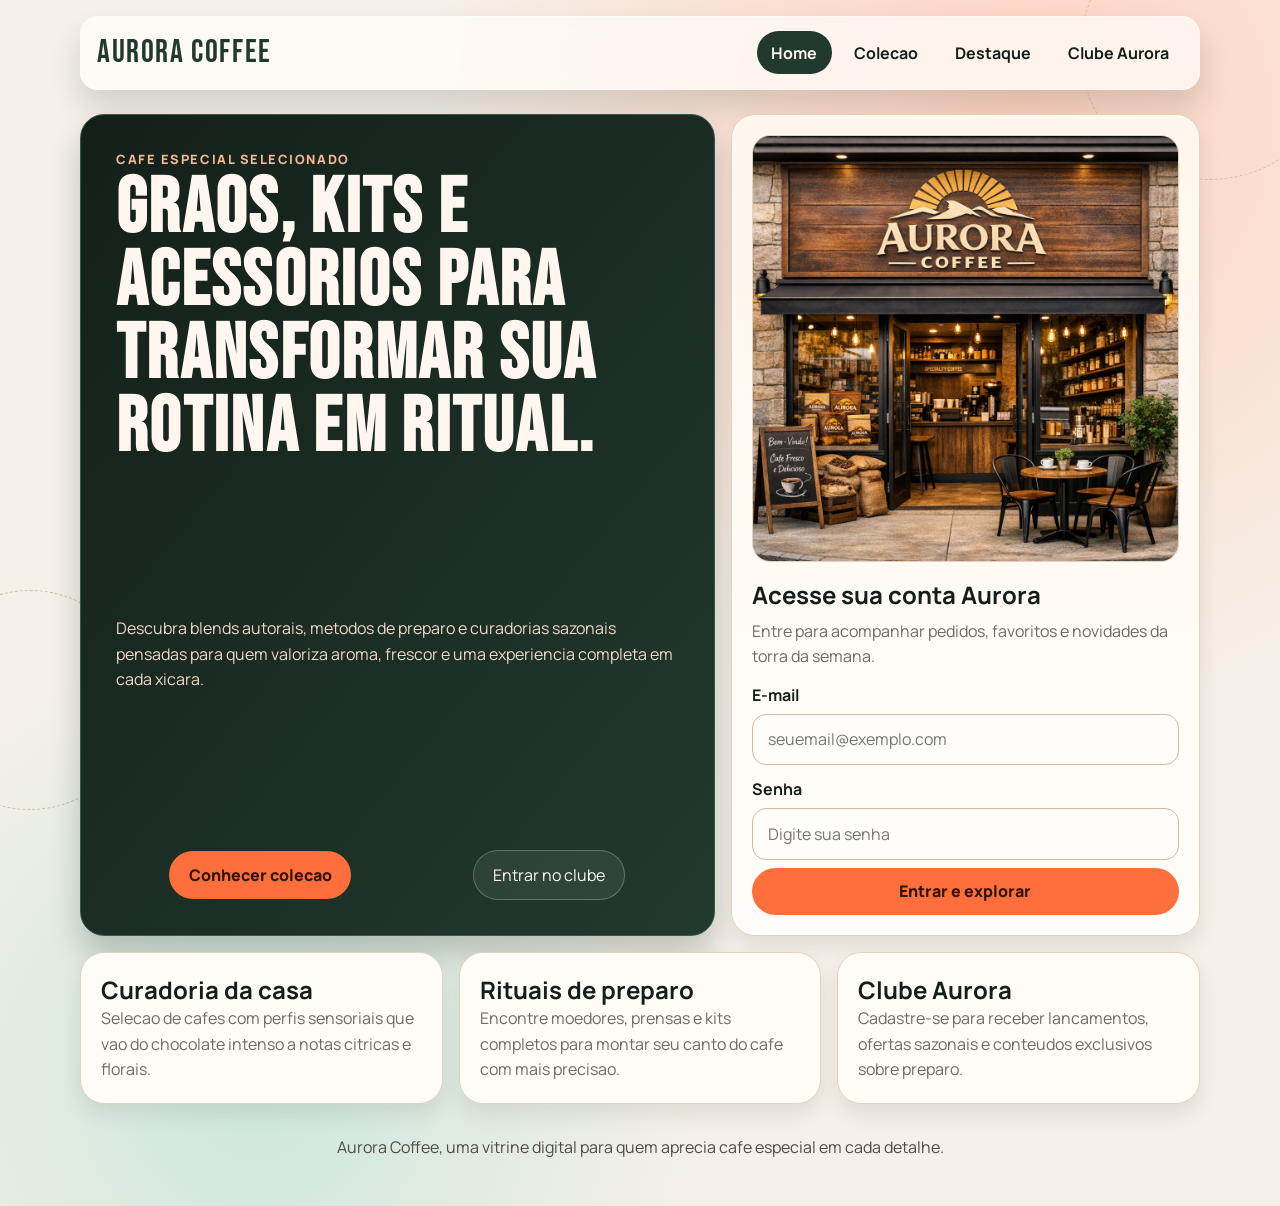
==== project-static-html-and-css/aurora-coffee/index.html @ bfbe3b1e "projeto feito" ====
<!DOCTYPE html>
<html lang="pt-BR">
  <head>
    <meta charset="UTF-8" />
    <meta name="viewport" content="width=device-width, initial-scale=1.0" />
    <title>Aurora Coffee | Loja Virtual</title>
    <meta
      name="description"
      content="Aurora Coffee, loja virtual de cafe especial com blends, kits e acessorios para diferentes rituais de preparo."
    />
    <link rel="preconnect" href="https://fonts.googleapis.com" />
    <link rel="preconnect" href="https://fonts.gstatic.com" crossorigin />
    <link
      href="https://fonts.googleapis.com/css2?family=Bebas+Neue&family=Manrope:wght@400;500;700;800&display=swap"
      rel="stylesheet"
    />
    <link rel="stylesheet" href="css/style.css" />
  </head>
  <body>
    <div class="bg-shape bg-shape--one" aria-hidden="true"></div>
    <div class="bg-shape bg-shape--two" aria-hidden="true"></div>

    <header class="site-header">
      <div class="container nav-wrap">
        <a class="brand" href="index.html">Aurora Coffee</a>
        <nav class="nav" aria-label="Navegacao principal">
          <a href="index.html" class="is-active">Home</a>
          <a href="pages/catalogo.html">Colecao</a>
          <a href="pages/produto.html">Destaque</a>
          <a href="pages/cadastro.html">Clube Aurora</a>
        </nav>
      </div>
    </header>

    <main>
      <section class="hero hero--split container">
        <div class="hero__content">
          <div>
            <p class="hero__tag">Cafe especial selecionado</p>
            <h1 class="hero__title">Graos, kits e acessorios para transformar sua rotina em ritual.</h1>
          </div>
          <p class="hero__subtitle">
            Descubra blends autorais, metodos de preparo e curadorias sazonais pensadas
            para quem valoriza aroma, frescor e uma experiencia completa em cada xicara.
          </p>
          <div class="hero__actions">
            <a class="hero__cta" href="pages/catalogo.html">Conhecer colecao</a>
            <a class="ghost-link" href="pages/cadastro.html">Entrar no clube</a>
          </div>
        </div>

        <div class="hero__panel card card--highlight">
          <img
            class="hero__image"
            src="imagens/fachada.png"
            alt="Ilustracao da vitrine da Aurora Coffee"
          />
          <form class="login-box" action="pages/catalogo.html">
            <h2>Acesse sua conta Aurora</h2>
            <p>Entre para acompanhar pedidos, favoritos e novidades da torra da semana.</p>
            <label for="email-login">E-mail</label>
            <input id="email-login" type="email" placeholder="seuemail@exemplo.com" autocomplete="email" required />
            <label for="senha-login">Senha</label>
            <input id="senha-login" type="password" placeholder="Digite sua senha" autocomplete="current-password" required />
            <button type="submit">Entrar e explorar</button>
          </form>
        </div>
      </section>

      <section class="container section-grid">
        <article class="card info-card">
          <h2>Curadoria da casa</h2>
          <p>
            Selecao de cafes com perfis sensoriais que vao do chocolate intenso a notas citricas e florais.
          </p>
        </article>
        <article class="card info-card">
          <h2>Rituais de preparo</h2>
          <p>
            Encontre moedores, prensas e kits completos para montar seu canto do cafe com mais precisao.
          </p>
        </article>
        <article class="card info-card">
          <h2>Clube Aurora</h2>
          <p>
            Cadastre-se para receber lancamentos, ofertas sazonais e conteudos exclusivos sobre preparo.
          </p>
        </article>
      </section>
    </main>

    <footer class="footer container">
      <p>Aurora Coffee, uma vitrine digital para quem aprecia cafe especial em cada detalhe.</p>
    </footer>
  </body>
</html>
---- project-static-html-and-css/aurora-coffee/css/style.css ----
:root {
  --bg: #f5f0e8;
  --paper: #fffcf6;
  --paper-strong: #fff7ed;
  --ink: #132019;
  --accent: #ff6f3c;
  --accent-dark: #cf4b1f;
  --accent-soft: #ffd6c5;
  --line: #dfd2bf;
  --line-strong: #ccb396;
  --muted: #6f6a63;
  --deep: #22392e;
  --shadow: 0 18px 30px rgb(19 32 25 / 15%);
}

* {
  box-sizing: border-box;
}

html,
body {
  margin: 0;
  padding: 0;
}

body {
  min-height: 100vh;
  font-family: "Manrope", sans-serif;
  color: var(--ink);
  background: radial-gradient(circle at 80% 10%, #ffd2c0 0%, transparent 40%),
    radial-gradient(circle at 20% 90%, #cce7db 0%, transparent 30%), var(--bg);
  position: relative;
  overflow-x: hidden;
}

img {
  max-width: 100%;
  display: block;
}

input,
button {
  font: inherit;
}

.bg-shape {
  position: fixed;
  z-index: -1;
  border: 1px dashed #d1bfa5;
  border-radius: 999px;
  animation: drift 12s ease-in-out infinite;
}

.bg-shape--one {
  width: 260px;
  height: 260px;
  top: -80px;
  right: -60px;
}

.bg-shape--two {
  width: 220px;
  height: 220px;
  bottom: 10%;
  left: -80px;
  animation-delay: 1.4s;
}

.container {
  width: min(1120px, calc(100% - 2rem));
  margin: 0 auto;
}

.site-header {
  padding: 1rem 0 0;
}

.nav-wrap {
  display: flex;
  align-items: center;
  justify-content: space-between;
  gap: 1rem;
  background: rgb(255 252 246 / 78%);
  backdrop-filter: blur(10px);
  border: 1px solid rgb(255 255 255 / 45%);
  border-radius: 18px;
  padding: 0.9rem 1rem;
  box-shadow: var(--shadow);
}

.brand {
  color: var(--deep);
  text-decoration: none;
  font-family: "Bebas Neue", sans-serif;
  font-size: 2rem;
  letter-spacing: 0.05em;
}

.nav {
  display: flex;
  align-items: center;
  flex-wrap: wrap;
  gap: 0.5rem;
}

.nav a {
  color: var(--ink);
  text-decoration: none;
  font-weight: 700;
  padding: 0.65rem 0.9rem;
  border-radius: 999px;
}

.nav a:hover,
.nav a.is-active {
  background: var(--deep);
  color: #fff7ef;
}

.hero {
  margin: 1.5rem auto 0;
  animation: reveal 0.6s ease-out forwards;
}

.hero--split {
  display: grid;
  grid-template-columns: 1.15fr 0.85fr;
  gap: 1rem;
  align-items: stretch;
}

.hero__content {
  display: flex;
  flex-direction: column;
  justify-content: space-between;
  background: linear-gradient(130deg, #132019 0%, #22392e 100%);
  color: #fff7ef;
  border-radius: 24px;
  border: 1px solid #385a49;
  padding: 2.2rem;
  box-shadow: 0 18px 30px rgb(19 32 25 / 22%);
}

.hero__tag {
  margin: 0 0 0.35rem;
  letter-spacing: 0.12em;
  text-transform: uppercase;
  font-weight: 800;
  font-size: 0.8rem;
  color: #f6b794;
}

.hero__title,
.page-title {
  margin: 0;
  font-size: clamp(2.3rem, 6vw, 4.8rem);
  line-height: 0.95;
  font-family: "Bebas Neue", sans-serif;
  letter-spacing: 0.03em;
}

.hero__subtitle,
.page-copy {
  margin: 0.8rem 0 0;
  max-width: 60ch;
  color: #f0d8c7;
  line-height: 1.6;
}

.page-copy {
  color: var(--muted);
}

.hero__actions,
.purchase-box {
  display: flex;
  align-items: center;
  gap: 1rem;
  justify-content: space-around;
  flex-wrap: wrap;
  margin-top: 1.2rem;
}

.hero__cta,
.card-link,
button {
  display: inline-flex;
  align-items: center;
  justify-content: center;
  gap: 0.35rem;
  background: var(--accent);
  color: #2f160d;
  font-weight: 800;
  text-decoration: none;
  border: 0;
  border-radius: 999px;
  padding: 0.8rem 1.2rem;
  cursor: pointer;
  transition: transform 0.2s ease, background 0.2s ease, color 0.2s ease;
}

.hero__cta:hover,
.card-link:hover,
button:hover {
  transform: translateY(-1px);
  background: var(--accent-dark);
  color: #fff5f1;
}

.ghost-link {
  display: inline-flex;
  align-items: center;
  justify-content: center;
  padding: 0.8rem 1.2rem;
  border-radius: 999px;
  color: #fff7ef;
  text-decoration: none;
  border: 1px solid rgb(255 255 255 / 25%);
  background: rgb(255 255 255 / 7%);
  transition: background 0.2s ease, border-color 0.2s ease;
}

.ghost-link:hover {
  background: rgb(255 255 255 / 18%);
  border-color: rgb(255 255 255 / 50%);
}

.card {
  background: var(--paper);
  border-radius: 24px;
  border: 1px solid var(--line);
  padding: 1.25rem;
  box-shadow: 0 10px 20px rgb(56 48 40 / 10%);
}

.card--highlight {
  background: linear-gradient(180deg, var(--paper-strong), #fffdf9);
}

.hero__panel {
  display: grid;
  gap: 1rem;
}

.hero__image {
  width: 100%;
  border-radius: 18px;
  border: 1px solid var(--line);
}

.login-box,
.register-form {
  display: grid;
  gap: 0.5rem;
}

.login-box h2,
.register-form h2,
.info-card h2,
.product-card h2,
.benefit-box h2 {
  margin: 0;
}

.login-box p,
.info-card p,
.product-card p,
.benefit-box p {
  margin: 0;
  color: var(--muted);
  line-height: 1.6;
}

label {
  font-weight: 700;
  margin-top: 0.35rem;
}

input {
  width: 100%;
  border: 1px solid #cebba1;
  border-radius: 14px;
  padding: 0.85rem 0.95rem;
  background: #fffdf9;
}

input:focus {
  outline: 2px solid rgb(255 111 60 / 25%);
  border-color: var(--accent);
}

.section-grid {
  display: grid;
  grid-template-columns: repeat(3, 1fr);
  gap: 1rem;
  margin-top: 1rem;
}

.info-card {
  animation: reveal 0.5s ease-out both;
}

.page-shell {
  padding: 1.5rem 0 0;
}

.page-intro {
  margin-bottom: 1rem;
}

.catalog-grid {
  display: grid;
  grid-template-columns: repeat(2, 1fr);
  gap: 1rem;
}

.product-card {
  display: grid;
  gap: 0.8rem;
}

.product-card img {
  width: 100%;
  aspect-ratio: 4 / 3;
  object-fit: cover;
  border-radius: 16px;
  border: 1px solid var(--line);
  background: linear-gradient(180deg, #fff6eb, #f9ecdc);
}

.product-card strong,
.price-tag {
  font-size: 1.5rem;
  font-weight: 800;
  color: var(--deep);
}

.product-layout,
.form-layout {
  display: grid;
  grid-template-columns: 1fr 1fr;
  gap: 1rem;
  align-items: start;
}

.product-visual {
  padding: 1rem;
  border-radius: 20px;
  background: linear-gradient(180deg, #fff6eb, #f4e2cf);
  border: 1px solid var(--line);
}

.product-visual img {
  width: 100%;
}

.product-details {
  display: grid;
  gap: 1rem;
}

.feature-list {
  margin: 0;
  padding-left: 1.2rem;
  color: var(--ink);
  line-height: 1.8;
}

.benefit-box {
  margin-top: 1rem;
  border: 1px solid var(--line);
  border-radius: 18px;
  padding: 1rem;
  background: #fffdf9;
}

.form-copy {
  min-height: 100%;
}

.footer {
  padding: 1rem 0 2rem;
  color: #504b45;
  text-align: center;
}

@keyframes reveal {
  from {
    opacity: 0;
    transform: translateY(8px);
  }

  to {
    opacity: 1;
    transform: translateY(0);
  }
}

@keyframes drift {
  0%,
  100% {
    transform: translateY(0) rotate(0deg);
  }

  50% {
    transform: translateY(14px) rotate(4deg);
  }
}

@media (max-width: 900px) {
  .hero--split,
  .product-layout,
  .form-layout,
  .section-grid,
  .catalog-grid {
    grid-template-columns: 1fr;
  }
}

@media (max-width: 700px) {
  .nav-wrap {
    flex-direction: column;
    align-items: flex-start;
  }

  .nav {
    width: 100%;
  }

  .nav a {
    flex: 1 1 auto;
    text-align: center;
  }

  .hero__content,
  .card {
    padding: 1rem;
  }

  .hero__actions,
  .purchase-box {
    flex-direction: column;
    align-items: stretch;
  }

  .hero__cta,
  .ghost-link,
  .card-link,
  button {
    width: 100%;
  }
}
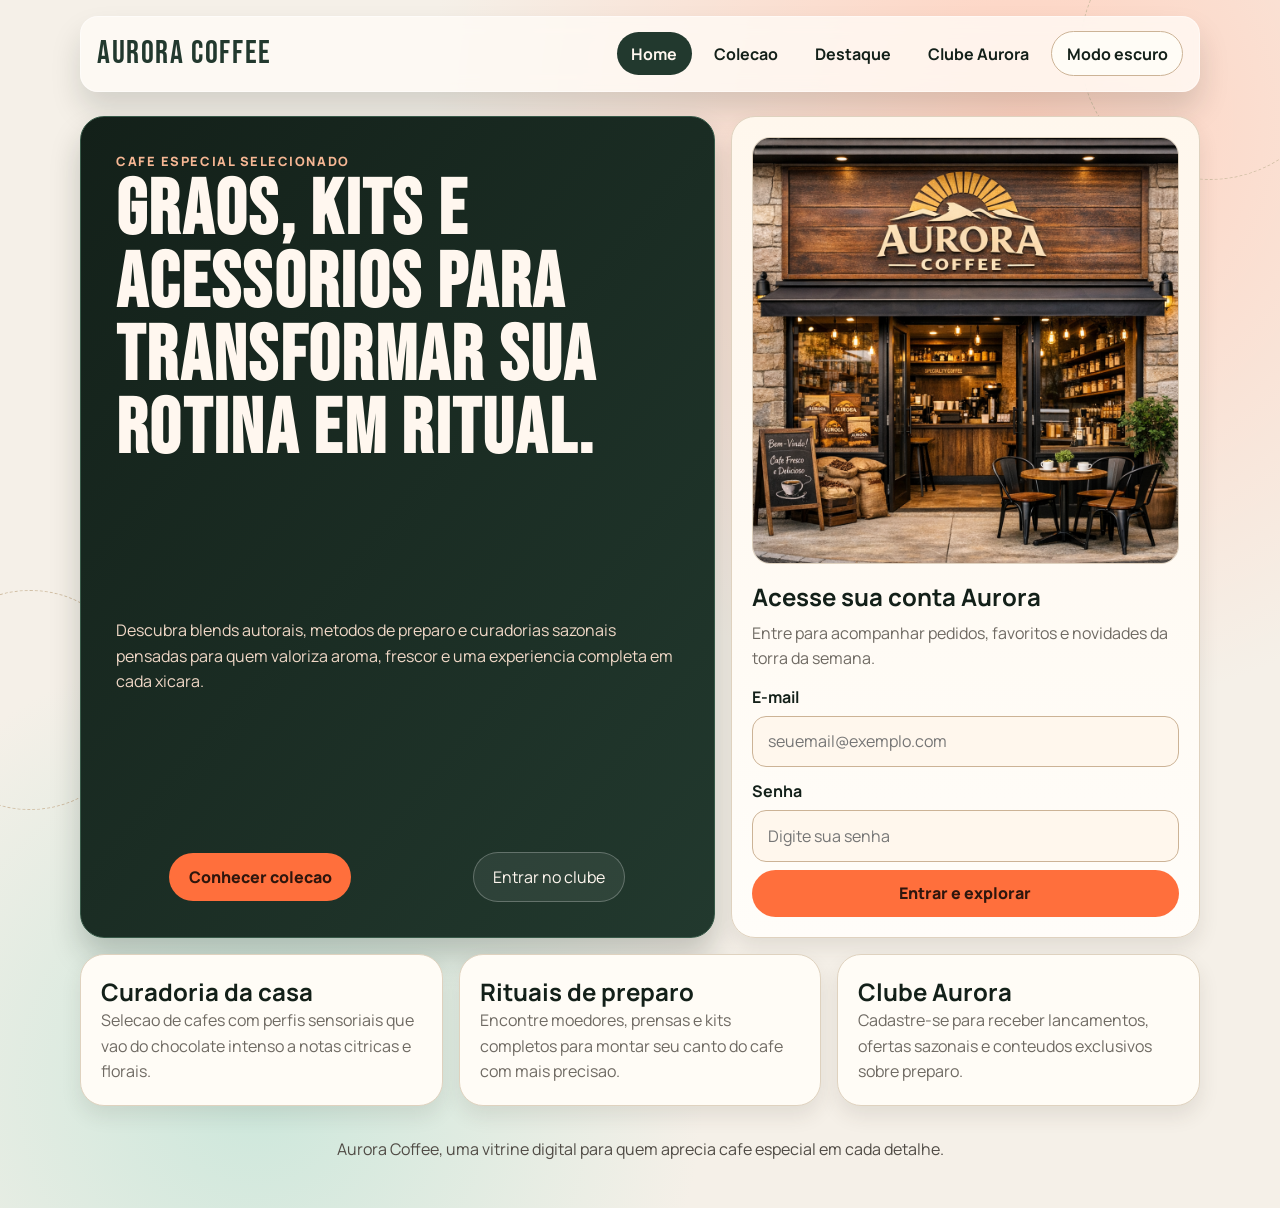
==== commit 2d599bcd: "feat: dark mode adicionado" ====
--- a/project-static-html-and-css/aurora-coffee/index.html
+++ b/project-static-html-and-css/aurora-coffee/index.html
@@ -28,6 +28,7 @@
           <a href="pages/catalogo.html">Colecao</a>
           <a href="pages/produto.html">Destaque</a>
           <a href="pages/cadastro.html">Clube Aurora</a>
+          <button class="theme-toggle" type="button" data-theme-toggle aria-label="Alternar tema">Modo escuro</button>
         </nav>
       </div>
     </header>
@@ -92,5 +93,6 @@
     <footer class="footer container">
       <p>Aurora Coffee, uma vitrine digital para quem aprecia cafe especial em cada detalhe.</p>
     </footer>
+    <script src="js/theme-toggle.js"></script>
   </body>
 </html>
--- a/project-static-html-and-css/aurora-coffee/css/style.css
+++ b/project-static-html-and-css/aurora-coffee/css/style.css
@@ -1,5 +1,7 @@
 :root {
   --bg: #f5f0e8;
+  --bg-grad-one: #ffd2c0;
+  --bg-grad-two: #cce7db;
   --paper: #fffcf6;
   --paper-strong: #fff7ed;
   --ink: #132019;
@@ -10,7 +12,54 @@
   --line-strong: #ccb396;
   --muted: #6f6a63;
   --deep: #22392e;
+  --shape-border: #d1bfa5;
+  --nav-bg: rgb(255 252 246 / 78%);
+  --nav-border: rgb(255 255 255 / 45%);
+  --surface-soft-start: #fff6eb;
+  --surface-soft-end: #f9ecdc;
+  --footer-ink: #504b45;
+  --nav-active-text: #fff7ef;
+  --hero-grad-start: #132019;
+  --hero-grad-end: #22392e;
+  --hero-border: #385a49;
+  --hero-text: #fff7ef;
+  --hero-tag: #f6b794;
+  --hero-subtitle: #f0d8c7;
+  --hero-shadow: 0 18px 30px rgb(19 32 25 / 22%);
+  --highlight-grad-end: #fffdf9;
   --shadow: 0 18px 30px rgb(19 32 25 / 15%);
+}
+
+html[data-theme="dark"] {
+  --bg: #111715;
+  --bg-grad-one: #5a2d20;
+  --bg-grad-two: #1f4135;
+  --paper: #1b2420;
+  --paper-strong: #212e28;
+  --ink: #e7efe9;
+  --accent: #ff8f57;
+  --accent-dark: #dd6a34;
+  --accent-soft: #5a3528;
+  --line: #33423b;
+  --line-strong: #4f645a;
+  --muted: #b3c2ba;
+  --deep: #9fd8bf;
+  --shape-border: #3e544b;
+  --nav-bg: rgb(24 33 29 / 82%);
+  --nav-border: rgb(78 98 89 / 65%);
+  --surface-soft-start: #2a352f;
+  --surface-soft-end: #232d28;
+  --footer-ink: #b7c7be;
+  --nav-active-text: #14201b;
+  --hero-grad-start: #0f1512;
+  --hero-grad-end: #1a2721;
+  --hero-border: #365244;
+  --hero-text: #f4fbf7;
+  --hero-tag: #ffb68f;
+  --hero-subtitle: #dce9e2;
+  --hero-shadow: 0 18px 30px rgb(1 4 3 / 52%);
+  --highlight-grad-end: #29352f;
+  --shadow: 0 18px 30px rgb(3 7 5 / 40%);
 }
 
 * {
@@ -27,8 +76,8 @@
   min-height: 100vh;
   font-family: "Manrope", sans-serif;
   color: var(--ink);
-  background: radial-gradient(circle at 80% 10%, #ffd2c0 0%, transparent 40%),
-    radial-gradient(circle at 20% 90%, #cce7db 0%, transparent 30%), var(--bg);
+  background: radial-gradient(circle at 80% 10%, var(--bg-grad-one) 0%, transparent 40%),
+    radial-gradient(circle at 20% 90%, var(--bg-grad-two) 0%, transparent 30%), var(--bg);
   position: relative;
   overflow-x: hidden;
 }
@@ -46,7 +95,7 @@
 .bg-shape {
   position: fixed;
   z-index: -1;
-  border: 1px dashed #d1bfa5;
+  border: 1px dashed var(--shape-border);
   border-radius: 999px;
   animation: drift 12s ease-in-out infinite;
 }
@@ -80,9 +129,9 @@
   align-items: center;
   justify-content: space-between;
   gap: 1rem;
-  background: rgb(255 252 246 / 78%);
+  background: var(--nav-bg);
   backdrop-filter: blur(10px);
-  border: 1px solid rgb(255 255 255 / 45%);
+  border: 1px solid var(--nav-border);
   border-radius: 18px;
   padding: 0.9rem 1rem;
   box-shadow: var(--shadow);
@@ -114,7 +163,24 @@
 .nav a:hover,
 .nav a.is-active {
   background: var(--deep);
-  color: #fff7ef;
+  color: var(--nav-active-text);
+}
+
+.theme-toggle {
+  border: 1px solid var(--line-strong);
+  background: var(--paper);
+  color: var(--ink);
+  font-weight: 700;
+  border-radius: 999px;
+  padding: 0.65rem 0.9rem;
+  cursor: pointer;
+  transition: transform 0.2s ease, border-color 0.2s ease, background 0.2s ease;
+}
+
+.theme-toggle:hover {
+  transform: translateY(-1px);
+  border-color: var(--accent);
+  background: var(--paper-strong);
 }
 
 .hero {
@@ -133,12 +199,12 @@
   display: flex;
   flex-direction: column;
   justify-content: space-between;
-  background: linear-gradient(130deg, #132019 0%, #22392e 100%);
-  color: #fff7ef;
+  background: linear-gradient(130deg, var(--hero-grad-start) 0%, var(--hero-grad-end) 100%);
+  color: var(--hero-text);
   border-radius: 24px;
-  border: 1px solid #385a49;
+  border: 1px solid var(--hero-border);
   padding: 2.2rem;
-  box-shadow: 0 18px 30px rgb(19 32 25 / 22%);
+  box-shadow: var(--hero-shadow);
 }
 
 .hero__tag {
@@ -147,7 +213,7 @@
   text-transform: uppercase;
   font-weight: 800;
   font-size: 0.8rem;
-  color: #f6b794;
+  color: var(--hero-tag);
 }
 
 .hero__title,
@@ -163,7 +229,7 @@
 .page-copy {
   margin: 0.8rem 0 0;
   max-width: 60ch;
-  color: #f0d8c7;
+  color: var(--hero-subtitle);
   line-height: 1.6;
 }
 
@@ -234,7 +300,7 @@
 }
 
 .card--highlight {
-  background: linear-gradient(180deg, var(--paper-strong), #fffdf9);
+  background: linear-gradient(180deg, var(--paper-strong), var(--highlight-grad-end));
 }
 
 .hero__panel {
@@ -278,10 +344,11 @@
 
 input {
   width: 100%;
-  border: 1px solid #cebba1;
+  border: 1px solid var(--line-strong);
   border-radius: 14px;
   padding: 0.85rem 0.95rem;
-  background: #fffdf9;
+  background: var(--paper-strong);
+  color: var(--ink);
 }
 
 input:focus {
@@ -308,6 +375,12 @@
   margin-bottom: 1rem;
 }
 
+.page-intro,
+.product-layout,
+.form-layout {
+  animation: reveal 0.6s ease-out both;
+}
+
 .catalog-grid {
   display: grid;
   grid-template-columns: repeat(2, 1fr);
@@ -317,6 +390,19 @@
 .product-card {
   display: grid;
   gap: 0.8rem;
+  animation: reveal 0.5s ease-out both;
+}
+
+.product-card:nth-child(2) {
+  animation-delay: 0.08s;
+}
+
+.product-card:nth-child(3) {
+  animation-delay: 0.16s;
+}
+
+.product-card:nth-child(4) {
+  animation-delay: 0.24s;
 }
 
 .product-card img {
@@ -325,7 +411,7 @@
   object-fit: cover;
   border-radius: 16px;
   border: 1px solid var(--line);
-  background: linear-gradient(180deg, #fff6eb, #f9ecdc);
+  background: linear-gradient(180deg, var(--surface-soft-start), var(--surface-soft-end));
 }
 
 .product-card strong,
@@ -346,7 +432,7 @@
 .product-visual {
   padding: 1rem;
   border-radius: 20px;
-  background: linear-gradient(180deg, #fff6eb, #f4e2cf);
+  background: linear-gradient(180deg, var(--surface-soft-start), var(--surface-soft-end));
   border: 1px solid var(--line);
 }
 
@@ -371,7 +457,7 @@
   border: 1px solid var(--line);
   border-radius: 18px;
   padding: 1rem;
-  background: #fffdf9;
+  background: var(--paper-strong);
 }
 
 .form-copy {
@@ -380,7 +466,7 @@
 
 .footer {
   padding: 1rem 0 2rem;
-  color: #504b45;
+  color: var(--footer-ink);
   text-align: center;
 }
 
